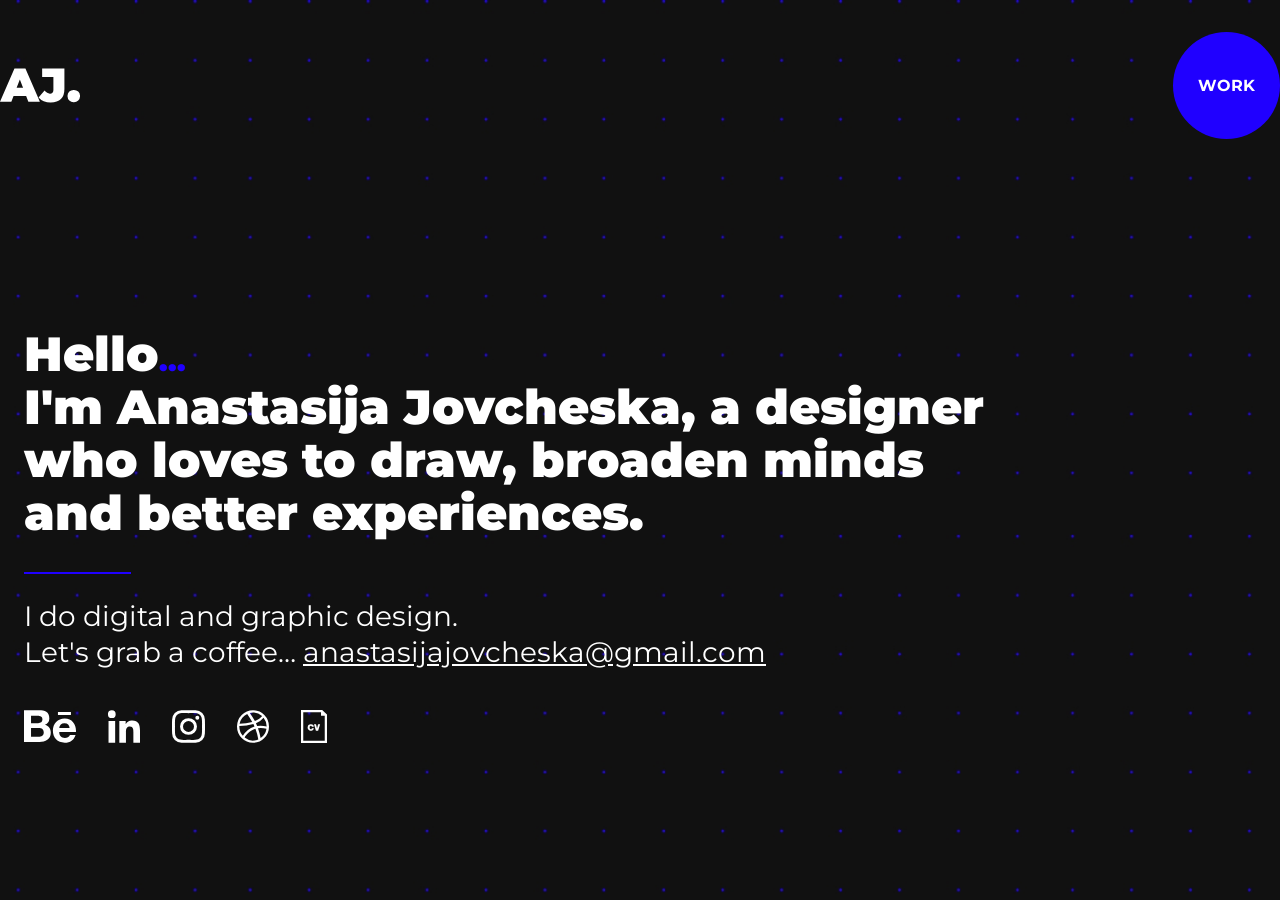
==== public/index.html @ 884836a8 "add version 1.0.0" ====
<!DOCTYPE html>
<html lang="en">
    <head>
        <meta charset="UTF-8">
        <meta http-equiv="X-UA-Compatible" content="IE=edge">
        <meta name="viewport" content="width=device-width, initial-scale=1.0">
        <title>Anastasija Jovcheska | Portfolio</title>
        <link rel="preconnect" href="https://fonts.gstatic.com">
        <link href="https://fonts.googleapis.com/css2?family=Montserrat:wght@300;400;500;600;700;900&display=swap" rel="stylesheet">
        <link rel="stylesheet" href="style.css">
    </head>
    <body>
        <main class="w-full min-h-screen bg-hero">
            <!-- header -->
            <header class="container">
                <nav class="flex justify-between px-6 sm:px-0 py-4 md:py-8">
                    <img src="../assets/sia-logo.svg" alt="Anastasija Jovcheska logo" class="w-51 h-auto md:w-20 md:h-auto">
                    <a href="work.html" class="bg-blue-sia rounded-full w-85 h-85 md:w-107 md:h-107 flex justify-center items-center text-white font-bold text-12 md:text-16">WORK</a>
                </nav>
            </header>
            <!-- header -->
            <section class="px-6 hero-screen flex flex-col justify-center md:container">   
                <h1 class="text-white font-black text-28 md:text-48">Hello<span class="text-blue-sia text-28">...</span><br/>I'm Anastasija Jovcheska, a designer<br/>who loves to draw, broaden minds<br/>and better experiences.</h1>
                <div class="bg-blue-sia w-107 h-0.5 mt-8"></div>
                <p class="text-white mt-6 text-18 md:text-28">I do digital and graphic design.<br/>Let's grab a coffee… <a href="mailto:anastasijajovcheska@gmail.com" class="text-white underline hover:no-underline">anastasijajovcheska@gmail.com</a></p>
                <div class="flex space-x-8 mt-10">
                    <img src="../assets/behance.svg" alt="Behence profile link">
                    <img src="../assets/linkedin.svg" alt="Linkedin profile link">
                    <img src="../assets/instagram.svg" alt="Instagram profile link">
                    <img src="../assets/dribble.svg" alt="Dribble profile link">
                    <img src="../assets/cv-file.svg" alt="Dribble profile link">
                </div>
            </section>
        </main>
    </body>
</html>
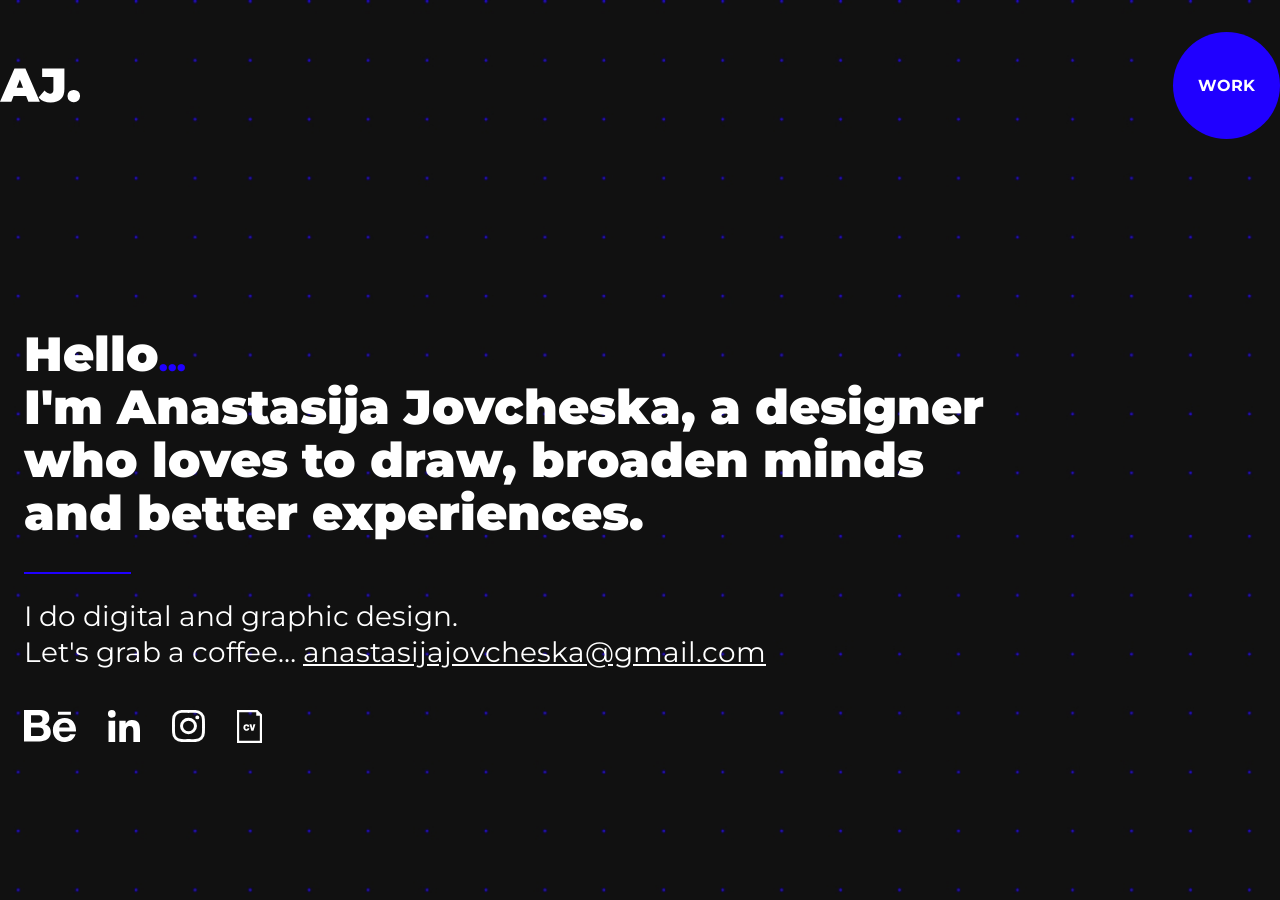
==== commit 04fd3f3a: "update assets" ====
--- a/public/index.html
+++ b/public/index.html
@@ -11,24 +11,30 @@
     </head>
     <body>
         <main class="w-full min-h-screen bg-hero">
-            <!-- header -->
             <header class="container">
                 <nav class="flex justify-between px-6 sm:px-0 py-4 md:py-8">
                     <img src="../assets/sia-logo.svg" alt="Anastasija Jovcheska logo" class="w-51 h-auto md:w-20 md:h-auto">
                     <a href="work.html" class="bg-blue-sia rounded-full w-85 h-85 md:w-107 md:h-107 flex justify-center items-center text-white font-bold text-12 md:text-16">WORK</a>
                 </nav>
             </header>
-            <!-- header -->
-            <section class="px-6 hero-screen flex flex-col justify-center md:container">   
+            <section class="px-6 hero-screen flex flex-col justify-center md:container md:pl-125">   
                 <h1 class="text-white font-black text-28 md:text-48">Hello<span class="text-blue-sia text-28">...</span><br/>I'm Anastasija Jovcheska, a designer<br/>who loves to draw, broaden minds<br/>and better experiences.</h1>
                 <div class="bg-blue-sia w-107 h-0.5 mt-8"></div>
                 <p class="text-white mt-6 text-18 md:text-28">I do digital and graphic design.<br/>Let's grab a coffee… <a href="mailto:anastasijajovcheska@gmail.com" class="text-white underline hover:no-underline">anastasijajovcheska@gmail.com</a></p>
                 <div class="flex space-x-8 mt-10">
-                    <img src="../assets/behance.svg" alt="Behence profile link">
-                    <img src="../assets/linkedin.svg" alt="Linkedin profile link">
-                    <img src="../assets/instagram.svg" alt="Instagram profile link">
-                    <img src="../assets/dribble.svg" alt="Dribble profile link">
-                    <img src="../assets/cv-file.svg" alt="Dribble profile link">
+                    <a href="https://www.behance.net/jovceska" target="_blank">
+                        <img src="../assets/behance.svg" alt="Behence profile link">
+                    </a>
+                    <a href="https://www.linkedin.com/in/anastasija-jovcheska-5024771a9/" target="_blank">
+                        <img src="../assets/linkedin.svg" alt="Linkedin profile link">
+                    </a>
+                    <a href="https://www.instagram.com/anastasija.jovcheska/" target="_blank">
+                        <img src="../assets/instagram.svg" alt="Instagram profile link">
+                    </a>
+                    <!-- <img src="../assets/dribble.svg" alt="Dribble profile link"> -->
+                    <a href="../assets/CV-Anastasija_Jovcheska_2021.pdf" download>
+                        <img src="../assets/cv-file.svg" alt="Download CV">
+                    </a>
                 </div>
             </section>
         </main>
